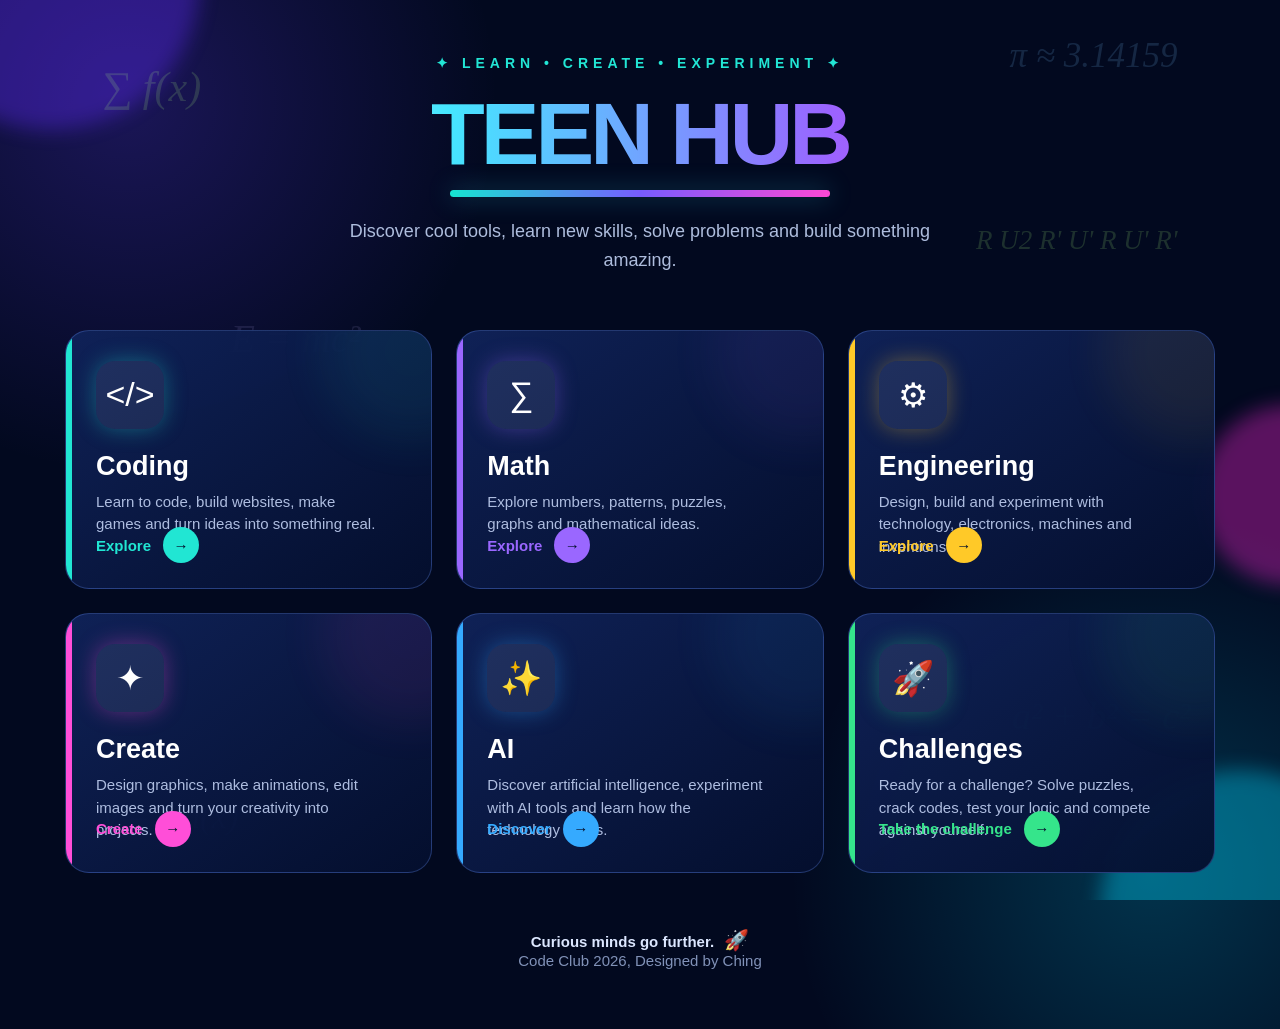
==== index.html @ 240cf724 "Add Teen Hub webpage" ====
<!DOCTYPE html>
<html lang="en">

<head>
    <meta charset="UTF-8">
    <meta name="viewport" content="width=device-width, initial-scale=1.0">

    <title>Teen Learning Portal</title>

    <style>

        * {
            box-sizing: border-box;
            margin: 0;
            padding: 0;
        }

        body {
            font-family: "Segoe UI", Arial, sans-serif;
            min-height: 100vh;
            color: white;

            background:
                radial-gradient(
                    circle at 10% 10%,
                    rgba(100, 60, 255, 0.25),
                    transparent 25%
                ),
                radial-gradient(
                    circle at 90% 85%,
                    rgba(0, 220, 255, 0.20),
                    transparent 25%
                ),
                #02091f;

            overflow-x: hidden;
        }


        /* =========================================
           ABSTRACT BACKGROUND
        ========================================= */

        .background {
            position: fixed;
            inset: 0;
            overflow: hidden;
            pointer-events: none;
            z-index: 0;
        }

        .formula {
            position: absolute;

            font-family: Georgia, serif;
            font-style: italic;

            opacity: 0.16;
            white-space: nowrap;
        }

        .formula:nth-child(1) {
            top: 8%;
            left: 5%;
            font-size: 42px;
            color: #38e8ff;
        }

        .formula:nth-child(2) {
            top: 20%;
            right: 4%;
            font-size: 38px;
            color: #a66cff;
        }

        .formula:nth-child(3) {
            top: 52%;
            left: 2%;
            font-size: 55px;
            color: #ff52db;
        }

        .formula:nth-child(4) {
            bottom: 18%;
            right: 7%;
            font-size: 38px;
            color: #28e7d3;
        }

        .formula:nth-child(5) {
            bottom: 7%;
            left: 8%;
            font-size: 35px;
            color: #8b7cff;
        }

         .formula:nth-child(6) {
            top: 4%;
            right: 8%;
            font-size: 35px;
            color: #7cc4ff;
        }       
        .formula:nth-child(7) {
            top: 35%;
            left: 18%;
            font-size: 40px;
            color: #918ac3;
        }
        .formula:nth-child(8) {
            top: 7%;
            left: 8%;
            font-size: 42px;
            color: #acff7c;
        }
        .formula:nth-child(9) {
            top: 25%;
            right: 8%;
            font-size: 27px;
            color: #acff7c;
        }

        /* Floating glowing shapes */

        .blob {
            position: absolute;
            border-radius: 50%;
            filter: blur(10px);
            opacity: 0.35;
        }

        .blob.one {
            width: 300px;
            height: 300px;
            background: #632cff;
            top: -170px;
            left: -100px;
        }

        .blob.two {
            width: 280px;
            height: 280px;
            background: #00d9ff;
            bottom: -150px;
            right: -100px;
        }

        .blob.three {
            width: 180px;
            height: 180px;
            background: #ff27d8;
            top: 45%;
            right: -100px;
        }


        /* =========================================
           MAIN CONTENT
        ========================================= */

        .container {
            position: relative;
            z-index: 1;

            width: min(1150px, 92%);
            margin: auto;

            padding: 55px 0 60px;
        }


        /* =========================================
           HEADER
        ========================================= */

        .eyebrow {
            text-align: center;

            color: #22e6d5;

            font-size: 14px;
            font-weight: 700;

            letter-spacing: 5px;

            margin-bottom: 12px;
        }

        h1 {
            text-align: center;

            font-size: clamp(52px, 8vw, 88px);

            font-weight: 850;

            letter-spacing: -4px;

            background:
                linear-gradient(
                    90deg,
                    #ffffff,
                    #45e6ff,
                    #9b63ff,
                    #ff4ed9
                );

            -webkit-background-clip: text;
            -webkit-text-fill-color: transparent;
        }

        .underline {
            width: 380px;
            max-width: 80%;

            height: 7px;

            margin: 5px auto 20px;

            border-radius: 20px;

            background:
                linear-gradient(
                    90deg,
                    #16e5d1,
                    #775cff,
                    #ff48d5
                );

            box-shadow:
                0 0 25px rgba(60, 220, 255, 0.35);
        }

        .intro {
            text-align: center;

            max-width: 650px;

            margin: auto;

            color: #aebddd;

            font-size: 18px;

            line-height: 1.6;
        }


        /* =========================================
           CATEGORY GRID
        ========================================= */

        .categories {

            margin-top: 55px;

            display: grid;

            grid-template-columns:
                repeat(3, 1fr);

            gap: 24px;
        }


        /* =========================================
           CATEGORY CARD
        ========================================= */

        .category {

            position: relative;

            min-height: 255px;

            padding: 30px;

            text-decoration: none;

            color: white;

            border-radius: 24px;

            background:
                linear-gradient(
                    145deg,
                    rgba(16, 35, 90, 0.95),
                    rgba(4, 15, 46, 0.96)
                );

            border: 1px solid
                rgba(110, 150, 255, 0.28);

            overflow: hidden;

            transition:
                transform 0.25s ease,
                border-color 0.25s ease,
                box-shadow 0.25s ease;
        }


        /* Accent strip */

        .category::before {

            content: "";

            position: absolute;

            left: 0;
            top: 0;

            width: 6px;
            height: 100%;

            background: var(--accent);
        }


        /* Glow */

        .category::after {

            content: "";

            position: absolute;

            width: 180px;
            height: 180px;

            border-radius: 50%;

            background: var(--accent);

            opacity: 0.07;

            filter: blur(25px);

            right: -70px;
            top: -70px;
        }


        .category:hover {

            transform:
                translateY(-9px)
                scale(1.01);

            border-color:
                var(--accent);

            box-shadow:
                0 20px 50px
                rgba(0,0,0,0.35),

                0 0 30px
                var(--glow);
        }


        /* =========================================
           ICON
        ========================================= */

        .category-icon {

            width: 68px;
            height: 68px;

            display: flex;

            align-items: center;
            justify-content: center;

            border-radius: 19px;

            font-size: 34px;

            background:
                rgba(255,255,255,0.07);

            box-shadow:
                0 0 22px var(--glow);

            margin-bottom: 22px;
        }


        /* =========================================
           TEXT
        ========================================= */

        .category h2 {

            font-size: 27px;

            margin-bottom: 9px;
        }

        .category p {

            color: #aebde0;

            line-height: 1.5;

            font-size: 15px;

            max-width: 280px;
        }


        /* =========================================
           EXPLORE BUTTON
        ========================================= */

        .explore {

            position: absolute;

            bottom: 25px;
            left: 30px;

            display: flex;

            align-items: center;

            gap: 12px;

            color: var(--accent);

            font-weight: 700;

            font-size: 15px;
        }

        .arrow {

            width: 36px;
            height: 36px;

            display: flex;

            align-items: center;
            justify-content: center;

            border-radius: 50%;

            background: var(--accent);

            color: #04102c;

            font-weight: 900;

            transition:
                transform 0.2s ease;
        }

        .category:hover .arrow {

            transform:
                translateX(5px)
                rotate(-8deg);
        }


        /* =========================================
           COLOUR THEMES
        ========================================= */

        .coding {
            --accent: #21e6d3;
            --glow: rgba(33,230,211,0.35);
        }

        .math {
            --accent: #9a67ff;
            --glow: rgba(154,103,255,0.35);
        }

        .engineering {
            --accent: #ffc928;
            --glow: rgba(255,201,40,0.35);
        }

        .create {
            --accent: #ff4ed8;
            --glow: rgba(255,78,216,0.35);
        }

        .ai {
            --accent: #35aaff;
            --glow: rgba(53,170,255,0.35);
        }

        .challenges {
            --accent: #35e58b;
            --glow: rgba(53,229,139,0.35);
        }


        /* =========================================
           BOTTOM MESSAGE
        ========================================= */

        .bottom-message {

            text-align: center;

            margin-top: 55px;

            color: #8192b8;

            font-size: 15px;
        }

        .bottom-message strong {

            color: #dce7ff;
        }

        .rocket {

            display: inline-block;

            margin-left: 6px;

            font-size: 20px;
        }


        /* =========================================
           MOBILE
        ========================================= */

        @media (max-width: 850px) {

            .categories {

                grid-template-columns:
                    repeat(2, 1fr);
            }
        }


        @media (max-width: 600px) {

            .container {

                padding-top: 35px;
            }

            .categories {

                grid-template-columns: 1fr;

                gap: 18px;
            }

            .category {

                min-height: 230px;
            }

            h1 {

                letter-spacing: -2px;
            }

            .formula {

                font-size: 25px !important;
            }
        }

    </style>
</head>


<body>


    <!-- =========================================
         ABSTRACT BACKGROUND
    ========================================== -->

    <div class="background">

        <div class="blob one"></div>
        <div class="blob two"></div>
        <div class="blob three"></div>

        <div class="formula">
            a² + b² = c²
        </div>

        <div class="formula">
            y = sin(x)
        </div>

        <div class="formula">
            π ≈ 3.14159
        </div>

        <div class="formula">
            E = mc²
        </div>

        <div class="formula">
            ∑ f(x)
        </div>
        <div class="formula">
            R U2 R' U' R U' R'
        </div>

    </div>


    <!-- =========================================
         PAGE
    ========================================== -->

    <main class="container">


        <!-- HEADER -->

        <div class="eyebrow">
            ✦ LEARN • CREATE • EXPERIMENT ✦
        </div>

        <h1>
            TEEN HUB
        </h1>

        <div class="underline"></div>

        <p class="intro">
            Discover cool tools, learn new skills,
            solve problems and build something amazing.
        </p>


        <!-- =========================================
             CATEGORY CARDS
        ========================================== -->

        <section class="categories">


            <!-- CODING -->

            <a
                href="#coding"
                class="category coding"
            >

                <div class="category-icon">
                    &lt;/&gt;
                </div>

                <h2>
                    Coding
                </h2>

                <p>
                    Learn to code, build websites,
                    make games and turn ideas into
                    something real.
                </p>

                <div class="explore">
                    Explore
                    <span class="arrow">→</span>
                </div>

            </a>


            <!-- MATH -->

            <a
                href="#math"
                class="category math"
            >

                <div class="category-icon">
                    ∑
                </div>

                <h2>
                    Math
                </h2>

                <p>
                    Explore numbers, patterns,
                    puzzles, graphs and mathematical
                    ideas.
                </p>

                <div class="explore">
                    Explore
                    <span class="arrow">→</span>
                </div>

            </a>


            <!-- ENGINEERING -->

            <a
                href="#engineering"
                class="category engineering"
            >

                <div class="category-icon">
                    ⚙
                </div>

                <h2>
                    Engineering
                </h2>

                <p>
                    Design, build and experiment with
                    technology, electronics, machines
                    and inventions.
                </p>

                <div class="explore">
                    Explore
                    <span class="arrow">→</span>
                </div>

            </a>


            <!-- CREATE -->

            <a
                href="#create"
                class="category create"
            >

                <div class="category-icon">
                    ✦
                </div>

                <h2>
                    Create
                </h2>

                <p>
                    Design graphics, make animations,
                    edit images and turn your creativity
                    into projects.
                </p>

                <div class="explore">
                    Create
                    <span class="arrow">→</span>
                </div>

            </a>


            <!-- AI -->

            <a
                href="#ai"
                class="category ai"
            >

                <div class="category-icon">
                    ✨
                </div>

                <h2>
                    AI
                </h2>

                <p>
                    Discover artificial intelligence,
                    experiment with AI tools and learn
                    how the technology works.
                </p>

                <div class="explore">
                    Discover
                    <span class="arrow">→</span>
                </div>

            </a>


            <!-- CHALLENGES -->

            <a
                href="#challenges"
                class="category challenges"
            >

                <div class="category-icon">
                    🚀
                </div>

                <h2>
                    Challenges
                </h2>

                <p>
                    Ready for a challenge? Solve puzzles,
                    crack codes, test your logic and
                    compete against yourself.
                </p>

                <div class="explore">
                    Take the challenge
                    <span class="arrow">→</span>
                </div>

            </a>

        </section>


        <!-- FOOTER -->

        <div class="bottom-message">

            <strong>
                Curious minds go further.   
            </strong>

            <span class="rocket">
                🚀
            </span>
            <center>
                <p>
                    Code Club 2026, Designed by Ching 
                </p>
            </center>

        </div>

    </main>

</body>
</html>
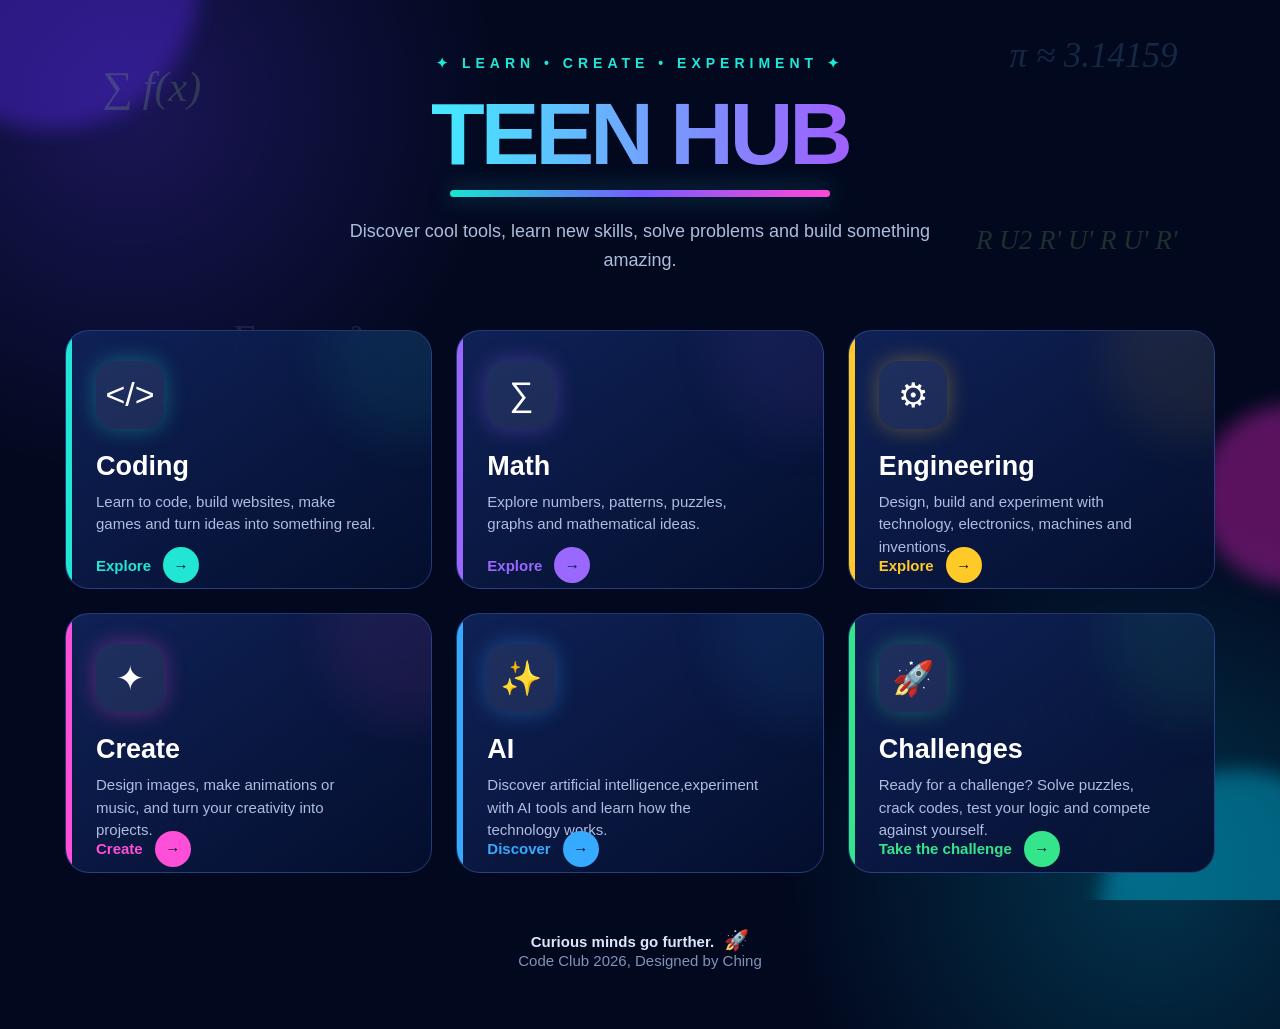
==== commit 73c5a103: "Update website" ====
--- a/index.html
+++ b/index.html
@@ -6,7 +6,8 @@
     <meta name="viewport" content="width=device-width, initial-scale=1.0">
 
     <title>Teen Learning Portal</title>
-
+    <!--This website would be designed mainly for code club members to use. 
+    They are approaching teens hence the name. I will add more content later to enrich the content -->
     <style>
 
         * {
@@ -417,7 +418,7 @@
 
             position: absolute;
 
-            bottom: 25px;
+            bottom: 5px;
             left: 30px;
 
             display: flex;
@@ -750,9 +751,8 @@
                 </h2>
 
                 <p>
-                    Design graphics, make animations,
-                    edit images and turn your creativity
-                    into projects.
+                    Design images, make animations or music,
+                    and turn your creativity into projects.
                 </p>
 
                 <div class="explore">
@@ -779,9 +779,7 @@
                 </h2>
 
                 <p>
-                    Discover artificial intelligence,
-                    experiment with AI tools and learn
-                    how the technology works.
+                    Discover artificial intelligence,experiment with AI tools and learn how the technology works.
                 </p>
 
                 <div class="explore">
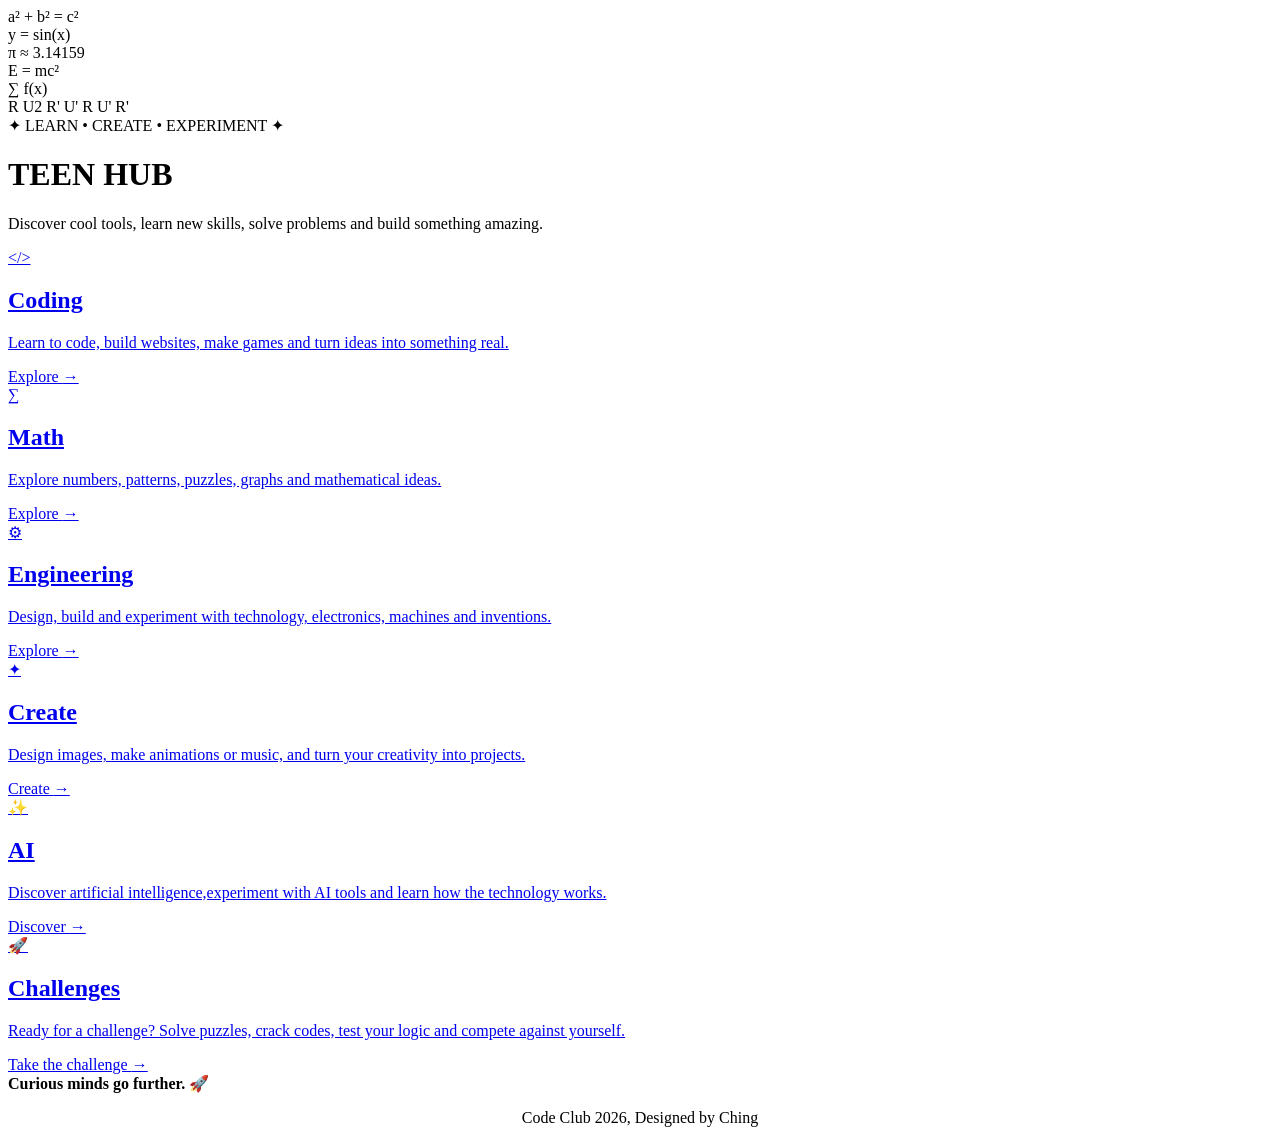
==== commit 52354a60: "Link external stylesheet and remove internal styles Removed internal CSS styles and linked external " ====
--- a/index.html
+++ b/index.html
@@ -8,572 +8,8 @@
     <title>Teen Learning Portal</title>
     <!--This website would be designed mainly for code club members to use. 
     They are approaching teens hence the name. I will add more content later to enrich the content -->
-    <style>
-
-        * {
-            box-sizing: border-box;
-            margin: 0;
-            padding: 0;
-        }
-
-        body {
-            font-family: "Segoe UI", Arial, sans-serif;
-            min-height: 100vh;
-            color: white;
-
-            background:
-                radial-gradient(
-                    circle at 10% 10%,
-                    rgba(100, 60, 255, 0.25),
-                    transparent 25%
-                ),
-                radial-gradient(
-                    circle at 90% 85%,
-                    rgba(0, 220, 255, 0.20),
-                    transparent 25%
-                ),
-                #02091f;
-
-            overflow-x: hidden;
-        }
-
-
-        /* =========================================
-           ABSTRACT BACKGROUND
-        ========================================= */
-
-        .background {
-            position: fixed;
-            inset: 0;
-            overflow: hidden;
-            pointer-events: none;
-            z-index: 0;
-        }
-
-        .formula {
-            position: absolute;
-
-            font-family: Georgia, serif;
-            font-style: italic;
-
-            opacity: 0.16;
-            white-space: nowrap;
-        }
-
-        .formula:nth-child(1) {
-            top: 8%;
-            left: 5%;
-            font-size: 42px;
-            color: #38e8ff;
-        }
-
-        .formula:nth-child(2) {
-            top: 20%;
-            right: 4%;
-            font-size: 38px;
-            color: #a66cff;
-        }
-
-        .formula:nth-child(3) {
-            top: 52%;
-            left: 2%;
-            font-size: 55px;
-            color: #ff52db;
-        }
-
-        .formula:nth-child(4) {
-            bottom: 18%;
-            right: 7%;
-            font-size: 38px;
-            color: #28e7d3;
-        }
-
-        .formula:nth-child(5) {
-            bottom: 7%;
-            left: 8%;
-            font-size: 35px;
-            color: #8b7cff;
-        }
-
-         .formula:nth-child(6) {
-            top: 4%;
-            right: 8%;
-            font-size: 35px;
-            color: #7cc4ff;
-        }       
-        .formula:nth-child(7) {
-            top: 35%;
-            left: 18%;
-            font-size: 40px;
-            color: #918ac3;
-        }
-        .formula:nth-child(8) {
-            top: 7%;
-            left: 8%;
-            font-size: 42px;
-            color: #acff7c;
-        }
-        .formula:nth-child(9) {
-            top: 25%;
-            right: 8%;
-            font-size: 27px;
-            color: #acff7c;
-        }
-
-        /* Floating glowing shapes */
-
-        .blob {
-            position: absolute;
-            border-radius: 50%;
-            filter: blur(10px);
-            opacity: 0.35;
-        }
-
-        .blob.one {
-            width: 300px;
-            height: 300px;
-            background: #632cff;
-            top: -170px;
-            left: -100px;
-        }
-
-        .blob.two {
-            width: 280px;
-            height: 280px;
-            background: #00d9ff;
-            bottom: -150px;
-            right: -100px;
-        }
-
-        .blob.three {
-            width: 180px;
-            height: 180px;
-            background: #ff27d8;
-            top: 45%;
-            right: -100px;
-        }
-
-
-        /* =========================================
-           MAIN CONTENT
-        ========================================= */
-
-        .container {
-            position: relative;
-            z-index: 1;
-
-            width: min(1150px, 92%);
-            margin: auto;
-
-            padding: 55px 0 60px;
-        }
-
-
-        /* =========================================
-           HEADER
-        ========================================= */
-
-        .eyebrow {
-            text-align: center;
-
-            color: #22e6d5;
-
-            font-size: 14px;
-            font-weight: 700;
-
-            letter-spacing: 5px;
-
-            margin-bottom: 12px;
-        }
-
-        h1 {
-            text-align: center;
-
-            font-size: clamp(52px, 8vw, 88px);
-
-            font-weight: 850;
-
-            letter-spacing: -4px;
-
-            background:
-                linear-gradient(
-                    90deg,
-                    #ffffff,
-                    #45e6ff,
-                    #9b63ff,
-                    #ff4ed9
-                );
-
-            -webkit-background-clip: text;
-            -webkit-text-fill-color: transparent;
-        }
-
-        .underline {
-            width: 380px;
-            max-width: 80%;
-
-            height: 7px;
-
-            margin: 5px auto 20px;
-
-            border-radius: 20px;
-
-            background:
-                linear-gradient(
-                    90deg,
-                    #16e5d1,
-                    #775cff,
-                    #ff48d5
-                );
-
-            box-shadow:
-                0 0 25px rgba(60, 220, 255, 0.35);
-        }
-
-        .intro {
-            text-align: center;
-
-            max-width: 650px;
-
-            margin: auto;
-
-            color: #aebddd;
-
-            font-size: 18px;
-
-            line-height: 1.6;
-        }
-
-
-        /* =========================================
-           CATEGORY GRID
-        ========================================= */
-
-        .categories {
-
-            margin-top: 55px;
-
-            display: grid;
-
-            grid-template-columns:
-                repeat(3, 1fr);
-
-            gap: 24px;
-        }
-
-
-        /* =========================================
-           CATEGORY CARD
-        ========================================= */
-
-        .category {
-
-            position: relative;
-
-            min-height: 255px;
-
-            padding: 30px;
-
-            text-decoration: none;
-
-            color: white;
-
-            border-radius: 24px;
-
-            background:
-                linear-gradient(
-                    145deg,
-                    rgba(16, 35, 90, 0.95),
-                    rgba(4, 15, 46, 0.96)
-                );
-
-            border: 1px solid
-                rgba(110, 150, 255, 0.28);
-
-            overflow: hidden;
-
-            transition:
-                transform 0.25s ease,
-                border-color 0.25s ease,
-                box-shadow 0.25s ease;
-        }
-
-
-        /* Accent strip */
-
-        .category::before {
-
-            content: "";
-
-            position: absolute;
-
-            left: 0;
-            top: 0;
-
-            width: 6px;
-            height: 100%;
-
-            background: var(--accent);
-        }
-
-
-        /* Glow */
-
-        .category::after {
-
-            content: "";
-
-            position: absolute;
-
-            width: 180px;
-            height: 180px;
-
-            border-radius: 50%;
-
-            background: var(--accent);
-
-            opacity: 0.07;
-
-            filter: blur(25px);
-
-            right: -70px;
-            top: -70px;
-        }
-
-
-        .category:hover {
-
-            transform:
-                translateY(-9px)
-                scale(1.01);
-
-            border-color:
-                var(--accent);
-
-            box-shadow:
-                0 20px 50px
-                rgba(0,0,0,0.35),
-
-                0 0 30px
-                var(--glow);
-        }
-
-
-        /* =========================================
-           ICON
-        ========================================= */
-
-        .category-icon {
-
-            width: 68px;
-            height: 68px;
-
-            display: flex;
-
-            align-items: center;
-            justify-content: center;
-
-            border-radius: 19px;
-
-            font-size: 34px;
-
-            background:
-                rgba(255,255,255,0.07);
-
-            box-shadow:
-                0 0 22px var(--glow);
-
-            margin-bottom: 22px;
-        }
-
-
-        /* =========================================
-           TEXT
-        ========================================= */
-
-        .category h2 {
-
-            font-size: 27px;
-
-            margin-bottom: 9px;
-        }
-
-        .category p {
-
-            color: #aebde0;
-
-            line-height: 1.5;
-
-            font-size: 15px;
-
-            max-width: 280px;
-        }
-
-
-        /* =========================================
-           EXPLORE BUTTON
-        ========================================= */
-
-        .explore {
-
-            position: absolute;
-
-            bottom: 5px;
-            left: 30px;
-
-            display: flex;
-
-            align-items: center;
-
-            gap: 12px;
-
-            color: var(--accent);
-
-            font-weight: 700;
-
-            font-size: 15px;
-        }
-
-        .arrow {
-
-            width: 36px;
-            height: 36px;
-
-            display: flex;
-
-            align-items: center;
-            justify-content: center;
-
-            border-radius: 50%;
-
-            background: var(--accent);
-
-            color: #04102c;
-
-            font-weight: 900;
-
-            transition:
-                transform 0.2s ease;
-        }
-
-        .category:hover .arrow {
-
-            transform:
-                translateX(5px)
-                rotate(-8deg);
-        }
-
-
-        /* =========================================
-           COLOUR THEMES
-        ========================================= */
-
-        .coding {
-            --accent: #21e6d3;
-            --glow: rgba(33,230,211,0.35);
-        }
-
-        .math {
-            --accent: #9a67ff;
-            --glow: rgba(154,103,255,0.35);
-        }
-
-        .engineering {
-            --accent: #ffc928;
-            --glow: rgba(255,201,40,0.35);
-        }
-
-        .create {
-            --accent: #ff4ed8;
-            --glow: rgba(255,78,216,0.35);
-        }
-
-        .ai {
-            --accent: #35aaff;
-            --glow: rgba(53,170,255,0.35);
-        }
-
-        .challenges {
-            --accent: #35e58b;
-            --glow: rgba(53,229,139,0.35);
-        }
-
-
-        /* =========================================
-           BOTTOM MESSAGE
-        ========================================= */
-
-        .bottom-message {
-
-            text-align: center;
-
-            margin-top: 55px;
-
-            color: #8192b8;
-
-            font-size: 15px;
-        }
-
-        .bottom-message strong {
-
-            color: #dce7ff;
-        }
-
-        .rocket {
-
-            display: inline-block;
-
-            margin-left: 6px;
-
-            font-size: 20px;
-        }
-
-
-        /* =========================================
-           MOBILE
-        ========================================= */
-
-        @media (max-width: 850px) {
-
-            .categories {
-
-                grid-template-columns:
-                    repeat(2, 1fr);
-            }
-        }
-
-
-        @media (max-width: 600px) {
-
-            .container {
-
-                padding-top: 35px;
-            }
-
-            .categories {
-
-                grid-template-columns: 1fr;
-
-                gap: 18px;
-            }
-
-            .category {
-
-                min-height: 230px;
-            }
-
-            h1 {
-
-                letter-spacing: -2px;
-            }
-
-            .formula {
-
-                font-size: 25px !important;
-            }
-        }
-
-    </style>
+    <link rel="stylesheet" href="style.css">
+
 </head>
 
 
@@ -651,7 +87,7 @@
             <!-- CODING -->
 
             <a
-                href="#coding"
+                href="coding.html"
                 class="category coding"
             >
 
@@ -843,4 +279,4 @@
     </main>
 
 </body>
-</html>+</html>
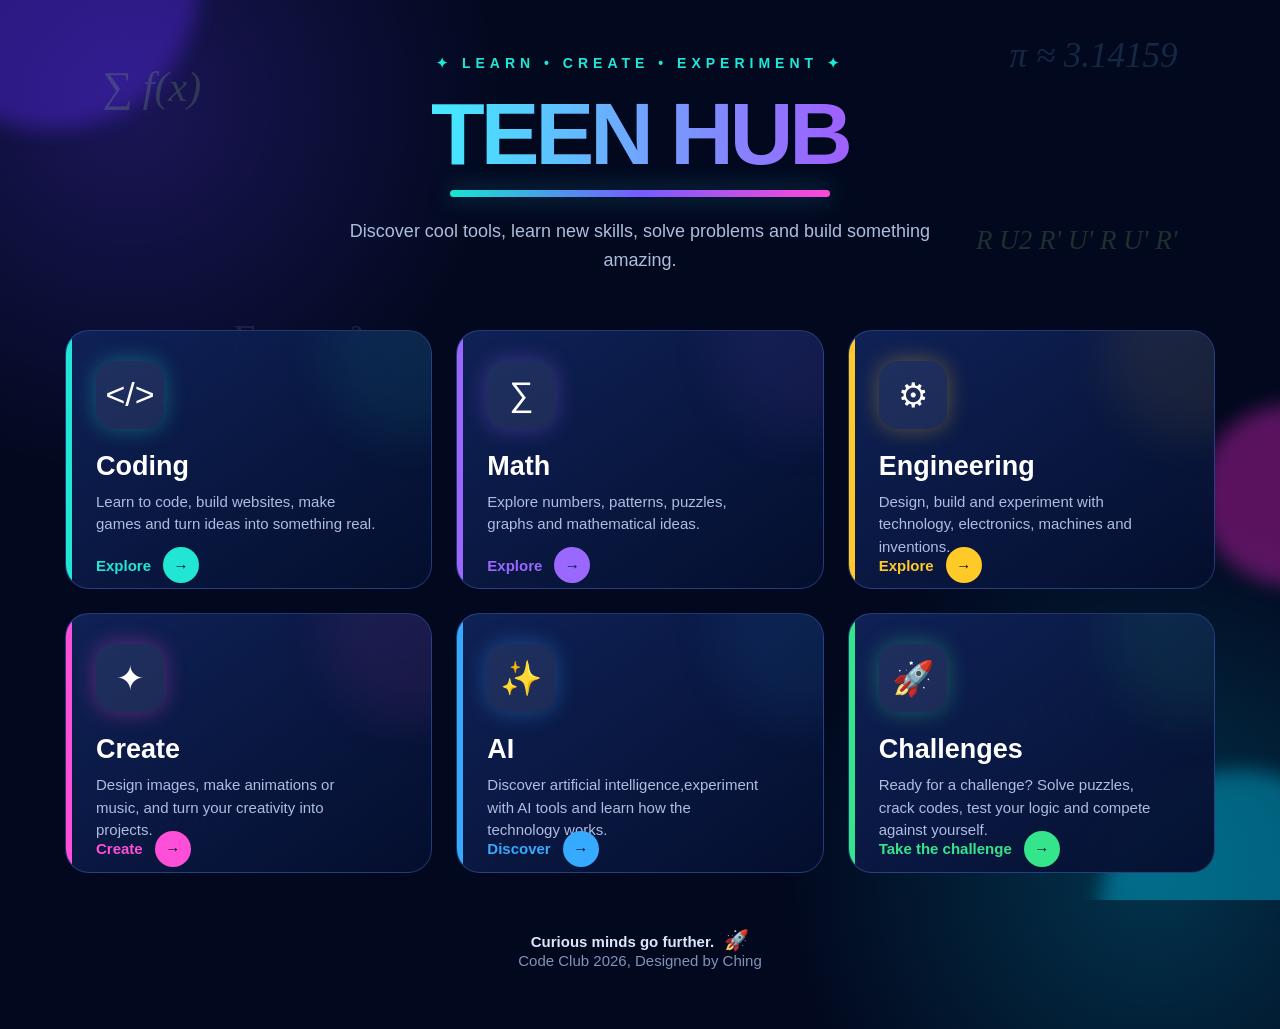
==== commit c92ce906: "Update math link to point to math.html" ====
--- a/index.html
+++ b/index.html
@@ -116,7 +116,7 @@
             <!-- MATH -->
 
             <a
-                href="#math"
+                href="math.html"
                 class="category math"
             >
 
--- a/style.css
+++ b/style.css
@@ -0,0 +1,1143 @@
+        * {
+            box-sizing: border-box;
+            margin: 0;
+            padding: 0;
+        }
+
+        body {
+            font-family: "Segoe UI", Arial, sans-serif;
+            min-height: 100vh;
+            color: white;
+
+            background:
+                radial-gradient(
+                    circle at 10% 10%,
+                    rgba(100, 60, 255, 0.25),
+                    transparent 25%
+                ),
+                radial-gradient(
+                    circle at 90% 85%,
+                    rgba(0, 220, 255, 0.20),
+                    transparent 25%
+                ),
+                #02091f;
+
+            overflow-x: hidden;
+        }
+
+
+        /* =========================================
+           ABSTRACT BACKGROUND
+        ========================================= */
+
+        .background {
+            position: fixed;
+            inset: 0;
+            overflow: hidden;
+            pointer-events: none;
+            z-index: 0;
+        }
+
+        .formula {
+            position: absolute;
+
+            font-family: Georgia, serif;
+            font-style: italic;
+
+            opacity: 0.16;
+            white-space: nowrap;
+        }
+
+        .formula:nth-child(1) {
+            top: 8%;
+            left: 5%;
+            font-size: 42px;
+            color: #38e8ff;
+        }
+
+        .formula:nth-child(2) {
+            top: 20%;
+            right: 4%;
+            font-size: 38px;
+            color: #a66cff;
+        }
+
+        .formula:nth-child(3) {
+            top: 52%;
+            left: 2%;
+            font-size: 55px;
+            color: #ff52db;
+        }
+
+        .formula:nth-child(4) {
+            bottom: 18%;
+            right: 7%;
+            font-size: 38px;
+            color: #28e7d3;
+        }
+
+        .formula:nth-child(5) {
+            bottom: 7%;
+            left: 8%;
+            font-size: 35px;
+            color: #8b7cff;
+        }
+
+         .formula:nth-child(6) {
+            top: 4%;
+            right: 8%;
+            font-size: 35px;
+            color: #7cc4ff;
+        }       
+        .formula:nth-child(7) {
+            top: 35%;
+            left: 18%;
+            font-size: 40px;
+            color: #918ac3;
+        }
+        .formula:nth-child(8) {
+            top: 7%;
+            left: 8%;
+            font-size: 42px;
+            color: #acff7c;
+        }
+        .formula:nth-child(9) {
+            top: 25%;
+            right: 8%;
+            font-size: 27px;
+            color: #acff7c;
+        }
+
+        /* Floating glowing shapes */
+
+        .blob {
+            position: absolute;
+            border-radius: 50%;
+            filter: blur(10px);
+            opacity: 0.35;
+        }
+
+        .blob.one {
+            width: 300px;
+            height: 300px;
+            background: #632cff;
+            top: -170px;
+            left: -100px;
+        }
+
+        .blob.two {
+            width: 280px;
+            height: 280px;
+            background: #00d9ff;
+            bottom: -150px;
+            right: -100px;
+        }
+
+        .blob.three {
+            width: 180px;
+            height: 180px;
+            background: #ff27d8;
+            top: 45%;
+            right: -100px;
+        }
+
+
+        /* =========================================
+           MAIN CONTENT
+        ========================================= */
+
+        .container {
+            position: relative;
+            z-index: 1;
+
+            width: min(1150px, 92%);
+            margin: auto;
+
+            padding: 55px 0 60px;
+        }
+
+
+        /* =========================================
+           HEADER
+        ========================================= */
+
+        .eyebrow {
+            text-align: center;
+
+            color: #22e6d5;
+
+            font-size: 14px;
+            font-weight: 700;
+
+            letter-spacing: 5px;
+
+            margin-bottom: 12px;
+        }
+
+        h1 {
+            text-align: center;
+
+            font-size: clamp(52px, 8vw, 88px);
+
+            font-weight: 850;
+
+            letter-spacing: -4px;
+
+            background:
+                linear-gradient(
+                    90deg,
+                    #ffffff,
+                    #45e6ff,
+                    #9b63ff,
+                    #ff4ed9
+                );
+
+            -webkit-background-clip: text;
+            -webkit-text-fill-color: transparent;
+        }
+
+        .underline {
+            width: 380px;
+            max-width: 80%;
+
+            height: 7px;
+
+            margin: 5px auto 20px;
+
+            border-radius: 20px;
+
+            background:
+                linear-gradient(
+                    90deg,
+                    #16e5d1,
+                    #775cff,
+                    #ff48d5
+                );
+
+            box-shadow:
+                0 0 25px rgba(60, 220, 255, 0.35);
+        }
+
+        .intro {
+            text-align: center;
+
+            max-width: 650px;
+
+            margin: auto;
+
+            color: #aebddd;
+
+            font-size: 18px;
+
+            line-height: 1.6;
+        }
+
+
+        /* =========================================
+           CATEGORY GRID
+        ========================================= */
+
+        .categories {
+
+            margin-top: 55px;
+
+            display: grid;
+
+            grid-template-columns:
+                repeat(3, 1fr);
+
+            gap: 24px;
+        }
+
+
+        /* =========================================
+           CATEGORY CARD
+        ========================================= */
+
+        .category {
+
+            position: relative;
+
+            min-height: 255px;
+
+            padding: 30px;
+
+            text-decoration: none;
+
+            color: white;
+
+            border-radius: 24px;
+
+            background:
+                linear-gradient(
+                    145deg,
+                    rgba(16, 35, 90, 0.95),
+                    rgba(4, 15, 46, 0.96)
+                );
+
+            border: 1px solid
+                rgba(110, 150, 255, 0.28);
+
+            overflow: hidden;
+
+            transition:
+                transform 0.25s ease,
+                border-color 0.25s ease,
+                box-shadow 0.25s ease;
+        }
+
+
+        /* Accent strip */
+
+        .category::before {
+
+            content: "";
+
+            position: absolute;
+
+            left: 0;
+            top: 0;
+
+            width: 6px;
+            height: 100%;
+
+            background: var(--accent);
+        }
+
+
+        /* Glow */
+
+        .category::after {
+
+            content: "";
+
+            position: absolute;
+
+            width: 180px;
+            height: 180px;
+
+            border-radius: 50%;
+
+            background: var(--accent);
+
+            opacity: 0.07;
+
+            filter: blur(25px);
+
+            right: -70px;
+            top: -70px;
+        }
+
+
+        .category:hover {
+
+            transform:
+                translateY(-9px)
+                scale(1.01);
+
+            border-color:
+                var(--accent);
+
+            box-shadow:
+                0 20px 50px
+                rgba(0,0,0,0.35),
+
+                0 0 30px
+                var(--glow);
+        }
+
+
+        /* =========================================
+           ICON
+        ========================================= */
+
+        .category-icon {
+
+            width: 68px;
+            height: 68px;
+
+            display: flex;
+
+            align-items: center;
+            justify-content: center;
+
+            border-radius: 19px;
+
+            font-size: 34px;
+
+            background:
+                rgba(255,255,255,0.07);
+
+            box-shadow:
+                0 0 22px var(--glow);
+
+            margin-bottom: 22px;
+        }
+
+
+        /* =========================================
+           TEXT
+        ========================================= */
+
+        .category h2 {
+
+            font-size: 27px;
+
+            margin-bottom: 9px;
+        }
+
+        .category p {
+
+            color: #aebde0;
+
+            line-height: 1.5;
+
+            font-size: 15px;
+
+            max-width: 280px;
+        }
+
+
+        /* =========================================
+           EXPLORE BUTTON
+        ========================================= */
+
+        .explore {
+
+            position: absolute;
+
+            bottom: 5px;
+            left: 30px;
+
+            display: flex;
+
+            align-items: center;
+
+            gap: 12px;
+
+            color: var(--accent);
+
+            font-weight: 700;
+
+            font-size: 15px;
+        }
+
+        .arrow {
+
+            width: 36px;
+            height: 36px;
+
+            display: flex;
+
+            align-items: center;
+            justify-content: center;
+
+            border-radius: 50%;
+
+            background: var(--accent);
+
+            color: #04102c;
+
+            font-weight: 900;
+
+            transition:
+                transform 0.2s ease;
+        }
+
+        .category:hover .arrow {
+
+            transform:
+                translateX(5px)
+                rotate(-8deg);
+        }
+
+
+        /* =========================================
+           COLOUR THEMES
+        ========================================= */
+
+        .coding {
+            --accent: #21e6d3;
+            --glow: rgba(33,230,211,0.35);
+        }
+
+        .math {
+            --accent: #9a67ff;
+            --glow: rgba(154,103,255,0.35);
+        }
+
+        .engineering {
+            --accent: #ffc928;
+            --glow: rgba(255,201,40,0.35);
+        }
+
+        .create {
+            --accent: #ff4ed8;
+            --glow: rgba(255,78,216,0.35);
+        }
+
+        .ai {
+            --accent: #35aaff;
+            --glow: rgba(53,170,255,0.35);
+        }
+
+        .challenges {
+            --accent: #35e58b;
+            --glow: rgba(53,229,139,0.35);
+        }
+
+
+        /* =========================================
+           BOTTOM MESSAGE
+        ========================================= */
+
+        .bottom-message {
+
+            text-align: center;
+
+            margin-top: 55px;
+
+            color: #8192b8;
+
+            font-size: 15px;
+        }
+
+        .bottom-message strong {
+
+            color: #dce7ff;
+        }
+
+        .rocket {
+
+            display: inline-block;
+
+            margin-left: 6px;
+
+            font-size: 20px;
+        }
+
+
+        /* =========================================
+           MOBILE
+        ========================================= */
+
+        @media (max-width: 850px) {
+
+            .categories {
+
+                grid-template-columns:
+                    repeat(2, 1fr);
+            }
+        }
+
+
+        @media (max-width: 600px) {
+
+            .container {
+
+                padding-top: 35px;
+            }
+
+            .categories {
+
+                grid-template-columns: 1fr;
+
+                gap: 18px;
+            }
+
+            .category {
+
+                min-height: 230px;
+            }
+
+            h1 {
+
+                letter-spacing: -2px;
+            }
+
+            .formula {
+
+                font-size: 25px !important;
+            }
+        }
+
+/* =========================================
+   MATH LAB
+========================================= */
+
+.math-page {
+    min-height: 100vh;
+}
+
+.math-container {
+    position: relative;
+    z-index: 1;
+    width: min(1100px, 92%);
+    margin: auto;
+    padding: 35px 0 55px;
+}
+
+.math-screen {
+    min-height: calc(100vh - 90px);
+}
+
+.math-back-link {
+    display: inline-flex;
+    align-items: center;
+    min-height: 44px;
+    color: #9fb0d4;
+    text-decoration: none;
+    font-weight: 700;
+    transition: color 0.2s ease, transform 0.2s ease;
+}
+
+.math-back-link:hover,
+.math-back-link:focus-visible {
+    color: #ffffff;
+    transform: translateX(-3px);
+}
+
+.math-hero {
+    text-align: center;
+    padding: 18px 0 38px;
+}
+
+.math-eyebrow {
+    color: #b388ff;
+    font-size: 13px;
+    font-weight: 800;
+    letter-spacing: 4px;
+    margin-bottom: 12px;
+}
+
+.math-hero h1 {
+    font-size: clamp(48px, 8vw, 78px);
+    letter-spacing: -3px;
+}
+
+.math-underline {
+    width: 260px;
+    max-width: 75%;
+    height: 6px;
+    margin: 7px auto 17px;
+    border-radius: 20px;
+    background: linear-gradient(90deg, #7c4dff, #c56cff, #38e8ff);
+    box-shadow: 0 0 25px rgba(154, 103, 255, 0.4);
+}
+
+.math-hero p {
+    max-width: 650px;
+    margin: auto;
+    color: #aebddd;
+    font-size: 17px;
+    line-height: 1.6;
+}
+
+.math-category-grid {
+    display: grid;
+    grid-template-columns: repeat(2, 1fr);
+    gap: 22px;
+}
+
+.math-category {
+    --math-accent: #9a67ff;
+    --math-glow: rgba(154, 103, 255, 0.28);
+    position: relative;
+    display: flex;
+    width: 100%;
+    min-height: 235px;
+    padding: 28px;
+    border: 1px solid rgba(110, 150, 255, 0.25);
+    border-radius: 24px;
+    background: linear-gradient(145deg, rgba(16, 35, 90, 0.95), rgba(4, 15, 46, 0.97));
+    color: white;
+    text-align: left;
+    font: inherit;
+    cursor: pointer;
+    overflow: hidden;
+    transition: transform 0.25s ease, border-color 0.25s ease, box-shadow 0.25s ease;
+}
+
+.math-category::before {
+    content: "";
+    position: absolute;
+    inset: 0 auto 0 0;
+    width: 6px;
+    background: var(--math-accent);
+}
+
+.math-category::after {
+    content: "";
+    position: absolute;
+    width: 180px;
+    height: 180px;
+    right: -70px;
+    top: -70px;
+    border-radius: 50%;
+    background: var(--math-accent);
+    opacity: 0.07;
+    filter: blur(25px);
+}
+
+.math-category:hover,
+.math-category:focus-visible {
+    transform: translateY(-7px);
+    border-color: var(--math-accent);
+    box-shadow: 0 18px 45px rgba(0, 0, 0, 0.35), 0 0 28px var(--math-glow);
+    outline: none;
+}
+
+.math-category-patterns {
+    --math-accent: #9a67ff;
+    --math-glow: rgba(154, 103, 255, 0.35);
+}
+
+.math-category-shapes {
+    --math-accent: #38e8ff;
+    --math-glow: rgba(56, 232, 255, 0.30);
+}
+
+.math-category-3d {
+    --math-accent: #ffc928;
+    --math-glow: rgba(255, 201, 40, 0.28);
+}
+
+.math-category-puzzles {
+    --math-accent: #35e58b;
+    --math-glow: rgba(53, 229, 139, 0.28);
+}
+
+.math-card-icon {
+    position: relative;
+    z-index: 1;
+    flex: 0 0 72px;
+    width: 72px;
+    height: 72px;
+    display: flex;
+    align-items: center;
+    justify-content: center;
+    border-radius: 20px;
+    background: rgba(255, 255, 255, 0.07);
+    box-shadow: 0 0 24px var(--math-glow);
+    font-size: 36px;
+    margin-right: 22px;
+}
+
+.math-card-content {
+    position: relative;
+    z-index: 1;
+    display: flex;
+    flex: 1;
+    min-width: 0;
+    flex-direction: column;
+}
+
+.math-card-title {
+    font-size: 26px;
+    font-weight: 800;
+    margin-bottom: 8px;
+}
+
+.math-card-description {
+    color: #aebde0;
+    font-size: 15px;
+    line-height: 1.5;
+    max-width: 430px;
+}
+
+.math-card-meta {
+    display: flex;
+    align-items: center;
+    gap: 14px;
+    margin-top: 18px;
+    color: var(--math-accent);
+    font-size: 13px;
+    font-weight: 800;
+    letter-spacing: 1px;
+}
+
+.math-card-meta span:first-child {
+    letter-spacing: 2px;
+}
+
+.math-card-action {
+    display: flex;
+    align-items: center;
+    gap: 10px;
+    margin-top: auto;
+    padding-top: 18px;
+    color: var(--math-accent);
+    font-size: 14px;
+    font-weight: 900;
+}
+
+.math-card-action span {
+    display: inline-flex;
+    width: 32px;
+    height: 32px;
+    align-items: center;
+    justify-content: center;
+    border-radius: 50%;
+    background: var(--math-accent);
+    color: #04102c;
+    transition: transform 0.2s ease;
+}
+
+.math-category:hover .math-card-action span,
+.math-category:focus-visible .math-card-action span {
+    transform: translateX(5px);
+}
+
+.math-footer-message {
+    text-align: center;
+    margin-top: 38px;
+    color: #8192b8;
+    font-size: 14px;
+}
+
+.math-footer-message strong {
+    color: #dce7ff;
+}
+
+/* Game screen */
+.math-game-topbar {
+    display: grid;
+    grid-template-columns: 1fr auto 1fr;
+    align-items: center;
+    gap: 18px;
+    margin-bottom: 28px;
+}
+
+.math-small-button,
+.math-secondary-button {
+    min-height: 46px;
+    padding: 10px 17px;
+    border: 1px solid rgba(140, 160, 220, 0.3);
+    border-radius: 14px;
+    background: rgba(255, 255, 255, 0.06);
+    color: #dbe6ff;
+    font: inherit;
+    font-weight: 800;
+    cursor: pointer;
+    transition: background 0.2s ease, border-color 0.2s ease, transform 0.2s ease;
+}
+
+.math-small-button:hover,
+.math-small-button:focus-visible,
+.math-secondary-button:hover,
+.math-secondary-button:focus-visible {
+    background: rgba(255, 255, 255, 0.1);
+    border-color: rgba(154, 103, 255, 0.7);
+    outline: none;
+    transform: translateY(-2px);
+}
+
+.math-game-heading {
+    text-align: center;
+}
+
+#category-title {
+    color: #ffffff;
+    font-size: 22px;
+    font-weight: 800;
+}
+
+#level-title {
+    margin-top: 4px;
+    color: #a98aff;
+    font-size: 13px;
+    font-weight: 900;
+    letter-spacing: 2px;
+}
+
+.math-level-stars,
+.math-complete-stars {
+    text-align: right;
+    color: #b58cff;
+    font-size: 20px;
+    letter-spacing: 3px;
+}
+
+.math-challenge-card {
+    max-width: 850px;
+    margin: auto;
+    padding: 28px;
+    border: 1px solid rgba(120, 145, 220, 0.28);
+    border-radius: 28px;
+    background: linear-gradient(145deg, rgba(13, 30, 76, 0.97), rgba(4, 14, 43, 0.98));
+    box-shadow: 0 25px 70px rgba(0, 0, 0, 0.3);
+}
+
+.math-challenge-top {
+    display: flex;
+    justify-content: space-between;
+    align-items: center;
+    gap: 20px;
+    color: #899bc3;
+    font-size: 12px;
+    font-weight: 900;
+    letter-spacing: 2px;
+}
+
+.math-progress-dots {
+    display: flex;
+    gap: 7px;
+}
+
+.math-progress-dot {
+    width: 9px;
+    height: 9px;
+    border-radius: 50%;
+    background: rgba(255, 255, 255, 0.14);
+}
+
+.math-progress-dot.active {
+    background: #9a67ff;
+    box-shadow: 0 0 12px rgba(154, 103, 255, 0.7);
+}
+
+.math-progress-dot.done {
+    background: #35e58b;
+}
+
+.math-question-area {
+    text-align: center;
+    padding: 40px 10px 30px;
+}
+
+.math-question-label {
+    margin-bottom: 10px;
+    color: #9a67ff;
+    font-size: 12px;
+    font-weight: 900;
+    letter-spacing: 3px;
+}
+
+#question {
+    font-size: clamp(24px, 4vw, 34px);
+    line-height: 1.25;
+}
+
+.math-challenge-display {
+    min-height: 105px;
+    display: flex;
+    align-items: center;
+    justify-content: center;
+    margin-top: 24px;
+    padding: 20px;
+    border: 1px solid rgba(154, 103, 255, 0.2);
+    border-radius: 20px;
+    background: rgba(0, 0, 0, 0.18);
+    color: #ffffff;
+    font-size: clamp(26px, 5vw, 42px);
+    font-weight: 800;
+    letter-spacing: 3px;
+}
+
+.math-answer-grid {
+    display: grid;
+    grid-template-columns: repeat(2, 1fr);
+    gap: 14px;
+}
+
+.answer-button {
+    min-height: 64px;
+    padding: 12px 18px;
+    border: 1px solid rgba(120, 145, 220, 0.3);
+    border-radius: 16px;
+    background: rgba(255, 255, 255, 0.055);
+    color: white;
+    font: inherit;
+    font-size: 20px;
+    font-weight: 800;
+    cursor: pointer;
+    transition: transform 0.18s ease, background 0.18s ease, border-color 0.18s ease;
+}
+
+.answer-button:hover:not(:disabled),
+.answer-button:focus-visible:not(:disabled) {
+    transform: translateY(-3px);
+    background: rgba(154, 103, 255, 0.13);
+    border-color: #9a67ff;
+    outline: none;
+}
+
+.answer-button:disabled {
+    cursor: default;
+    opacity: 0.65;
+}
+
+.math-feedback {
+    display: flex;
+    align-items: center;
+    gap: 16px;
+    margin-top: 18px;
+    padding: 18px;
+    border: 1px solid rgba(53, 229, 139, 0.25);
+    border-radius: 18px;
+    background: rgba(53, 229, 139, 0.06);
+}
+
+.math-feedback-icon {
+    font-size: 30px;
+}
+
+.math-feedback h3 {
+    margin-bottom: 3px;
+    color: #ffffff;
+    font-size: 18px;
+}
+
+.math-feedback p {
+    color: #aebde0;
+    line-height: 1.5;
+}
+
+.math-primary-button {
+    width: 100%;
+    min-height: 56px;
+    margin-top: 18px;
+    padding: 12px 20px;
+    border: 0;
+    border-radius: 16px;
+    background: linear-gradient(90deg, #7c4dff, #a66cff);
+    color: white;
+    font: inherit;
+    font-weight: 900;
+    letter-spacing: 0.5px;
+    cursor: pointer;
+    box-shadow: 0 0 24px rgba(124, 77, 255, 0.25);
+    transition: transform 0.2s ease, box-shadow 0.2s ease;
+}
+
+.math-primary-button:hover,
+.math-primary-button:focus-visible {
+    transform: translateY(-3px);
+    box-shadow: 0 8px 30px rgba(124, 77, 255, 0.35);
+    outline: none;
+}
+
+/* Completion screen */
+.math-complete-screen {
+    display: flex;
+    align-items: center;
+    justify-content: center;
+}
+
+.math-complete-card {
+    width: min(620px, 100%);
+    padding: 48px 34px;
+    border: 1px solid rgba(154, 103, 255, 0.35);
+    border-radius: 30px;
+    background: linear-gradient(145deg, rgba(16, 35, 90, 0.98), rgba(4, 15, 46, 0.98));
+    text-align: center;
+    box-shadow: 0 25px 70px rgba(0, 0, 0, 0.35), 0 0 35px rgba(154, 103, 255, 0.15);
+}
+
+.math-complete-icon {
+    font-size: 58px;
+    margin-bottom: 15px;
+}
+
+.math-complete-card h2 {
+    font-size: clamp(32px, 6vw, 52px);
+    margin-bottom: 12px;
+}
+
+.math-complete-stars {
+    text-align: center;
+    margin-bottom: 18px;
+}
+
+#level-complete-message {
+    color: #aebde0;
+    line-height: 1.6;
+    font-size: 17px;
+}
+
+.math-complete-actions {
+    margin-top: 26px;
+}
+
+.math-secondary-button {
+    width: 100%;
+    margin-top: 10px;
+}
+
+[hidden] {
+    display: none !important;
+}
+
+/* Better touch targets and tablet layouts */
+@media (max-width: 700px) {
+    .math-container {
+        width: min(94%, 600px);
+        padding-top: 22px;
+    }
+
+    .math-category-grid {
+        grid-template-columns: 1fr;
+    }
+
+    .math-category {
+        min-height: 215px;
+    }
+
+    .math-game-topbar {
+        grid-template-columns: auto 1fr auto;
+    }
+
+    #category-title {
+        font-size: 18px;
+    }
+
+    .math-level-stars {
+        font-size: 16px;
+        letter-spacing: 1px;
+    }
+}
+
+@media (max-width: 520px) {
+    .math-hero {
+        padding-bottom: 28px;
+    }
+
+    .math-card-icon {
+        flex-basis: 60px;
+        width: 60px;
+        height: 60px;
+        font-size: 29px;
+        margin-right: 16px;
+    }
+
+    .math-card-title {
+        font-size: 22px;
+    }
+
+    .math-card-description {
+        font-size: 14px;
+    }
+
+    .math-challenge-card {
+        padding: 20px;
+        border-radius: 22px;
+    }
+
+    .math-challenge-top {
+        flex-direction: column;
+        align-items: flex-start;
+        gap: 10px;
+    }
+
+    .math-answer-grid {
+        grid-template-columns: 1fr;
+    }
+
+    .answer-button {
+        min-height: 60px;
+    }
+
+    .math-complete-card {
+        padding: 38px 22px;
+    }
+}
